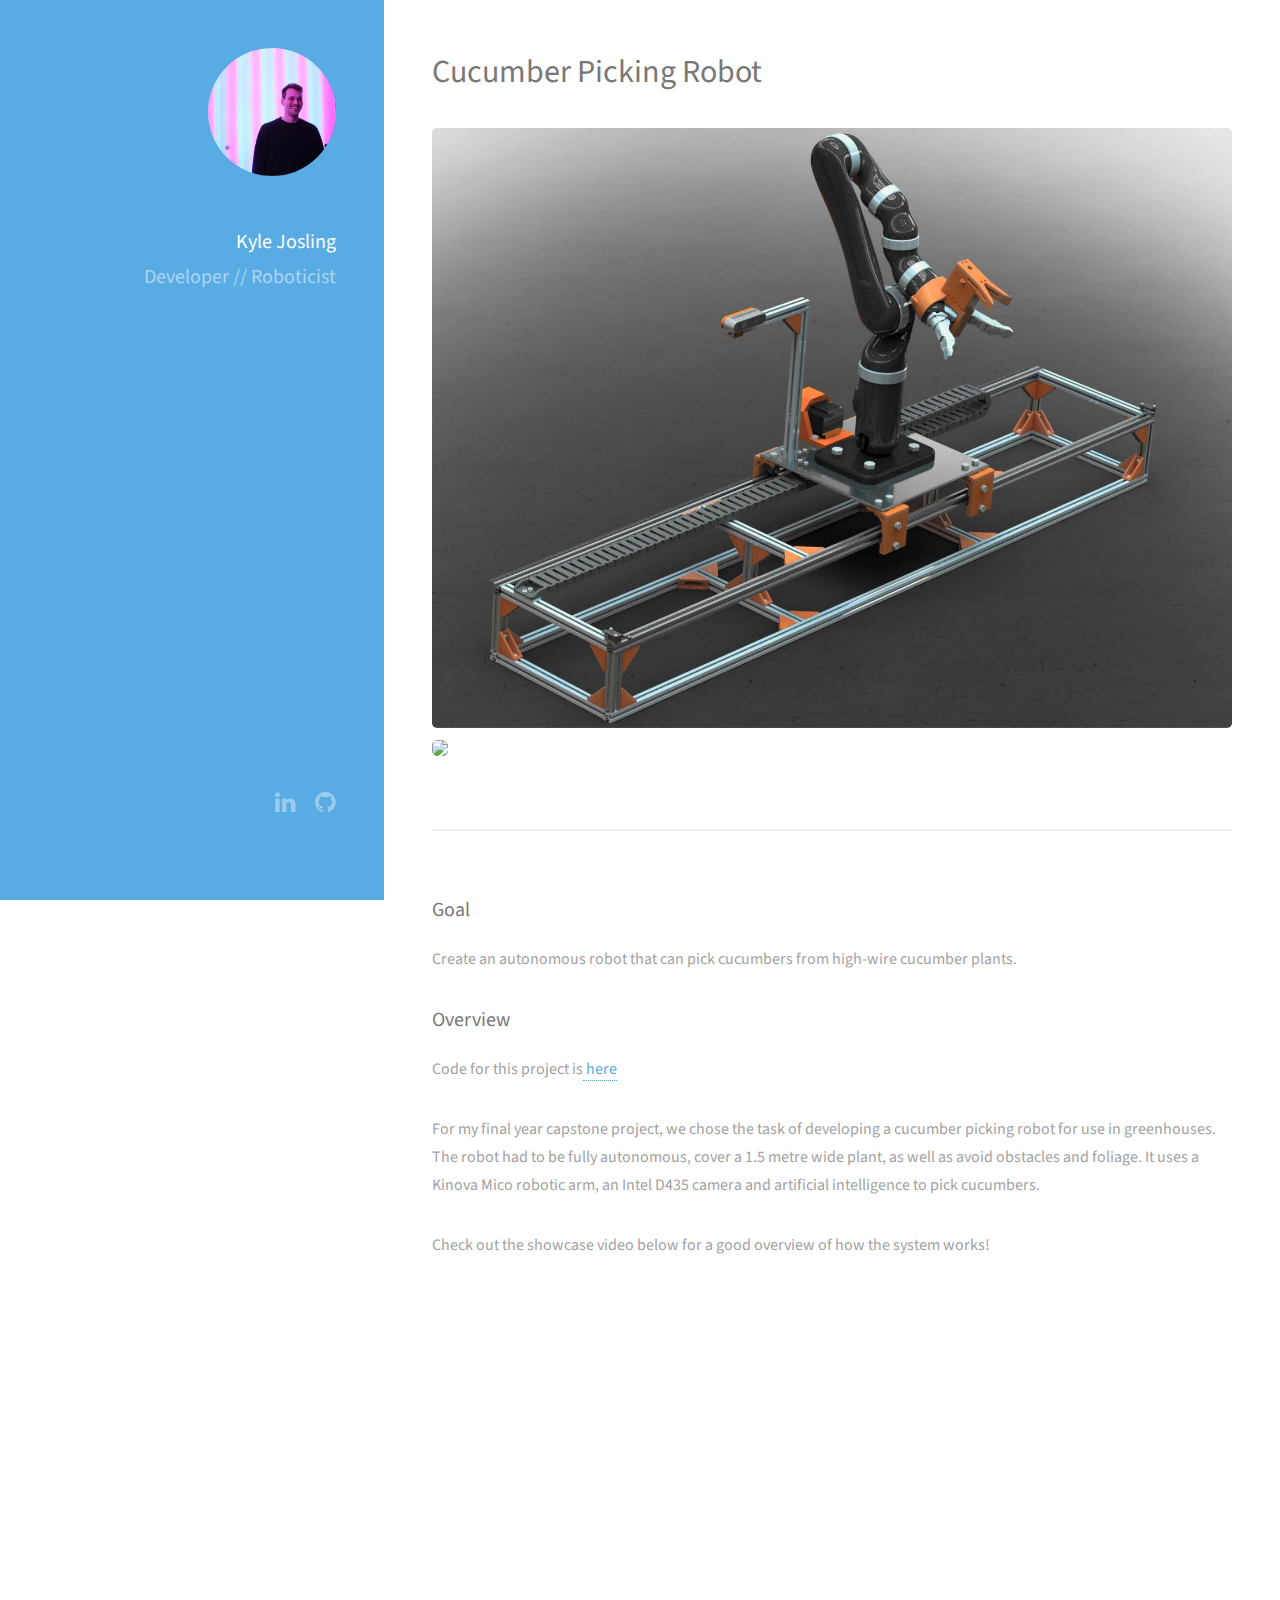
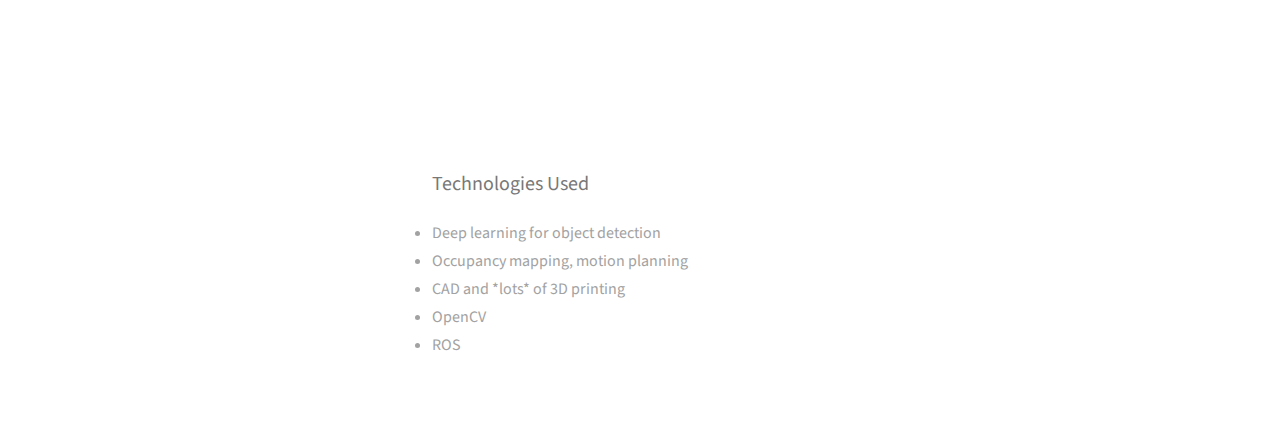
==== cukebot.html @ 092becd3 "Added cukebot" ====
<!DOCTYPE HTML>
<html>

<head>
	<title>Kyle Josling</title>
	<meta charset="utf-8" />
	<meta name="viewport" content="width=device-width, initial-scale=1" />
	<!--[if lte IE 8]><script src="assets/js/ie/html5shiv.js"></script><![endif]-->
	<link rel="stylesheet" href="assets/css/main.css" />
	<!--[if lte IE 8]><link rel="stylesheet" href="assets/css/ie8.css" /><![endif]-->
	<link rel="icon" href="favicon.ico?" type="x-icon">
</head>

<body id="top">
	<header id="header">
		<a href="index.html" class="image avatar"><img src="images/IMG_0350.jpg" alt="" /></a>
		<p>
		<h1>
		<strong>
			Kyle Josling
		</strong>
	</h1>
	<h1>
			Developer  //
			    Roboticist
				<br>
		</h1>
	</p>
	</header>

	<div id="main">

		<section id="one">
			<header class="major">
				<h2> Cucumber Picking Robot</h2>
			</header>
			<img src="images/robot-render.jpg" class="projectOverlayImage">
			<img src="images/picking.gif" class="projectOverlayImage">

		</section>

		<section id="two">

			<h3> Goal </h3>
			<p> Create an autonomous robot that can pick cucumbers from high-wire cucumber plants. </p>

			<h3> Overview </h3>
			<p> Code for this project is<a href="https://github.com/KyleJosling/CukeVision"> here</a></p>
			<p> For my final year capstone project, we chose the task of developing a cucumber picking robot for use in greenhouses. The robot had to be fully autonomous, cover a 1.5 metre wide plant, as well as avoid obstacles and foliage. It uses a Kinova Mico robotic arm, an Intel D435 camera and artificial intelligence to pick cucumbers.</p>
            <p> Check out the showcase video below for a good overview of how the system works!</p>
			
            <div class="iframe-container">
            <iframe width="560" height="315" src="https://www.youtube.com/embed/_xKfU-xuhfo" frameborder="0" allow="accelerometer; autoplay; encrypted-media; gyroscope; picture-in-picture" allowfullscreen></iframe>
            </div>
            <br>
			<h3> Technologies Used </h3>
			<li>Deep learning for object detection</li>
			<li>Occupancy mapping, motion planning</li>
			<li>CAD and *lots* of 3D printing</li>
			<li>OpenCV</li>
			<li>ROS</li>
			<br>


		</section>
</div>
		<!-- Footer -->
		<footer id="footer">
			<ul class="icons">
				<li><a href="https://www.linkedin.com/in/kylejosling/" class="icon fa-linkedin" target="_blank"><span class="label">Linkedin</span></a></li>
				<li><a href="https://github.com/KyleJosling" class="icon fa-github" target="_blank"><span class="label">Github</span></a></li>
			</ul>
		</footer>



		<!-- Scripts -->
		<script src="assets/js/jquery.min.js"></script>
		<script src="assets/js/jquery.poptrox.min.js"></script>
		<script src="assets/js/skel.min.js"></script>
		<script src="assets/js/util.js"></script>
		<!--[if lte IE 8]><script src="assets/js/ie/respond.min.js"></script><![endif]-->
		<script src="assets/js/main.js"></script>

</body>

</html>
---- assets/css/main.css ----
@import url("font-awesome.min.css");
@import url("http://fonts.googleapis.com/css?family=Source+Sans+Pro:400,400italic");


/*Some more stuff*/

.projectPageImage{

	/*max-height:400px;*/
	width:30%;
	border-radius:5px;
	image-orientation: from-image;

}
.projectOverlayImage{

	width:100%;
	border-radius:5px;
}
.anotherPageImage{
	height:400px;
	border-radius:5px;
}
.rotateImg {
    -webkit-transform: rotate(90deg);
    -moz-transform: rotate(90deg);
    -o-transform: rotate(90deg);
    -ms-transform: rotate(90deg);
    transform: rotate(90deg);
}
.projectImg {
	height:200px;
	width:auto;
  justify-content: center;
  overflow: hidden;
  position: relative;
	border-radius:10px;
}

.img__overlay {
	display:inline-block;
	border-radius:10px;
	position: relative;
	width: auto;
	height: 200px;
	overflow:hidden;
	justify-content: center;
}
.img__overlay:hover .after {
	position: absolute;
	top:0;
	left:0;
	width: 100%;
	height: 100%;
	color: #FFF;
	display:inline-block;
	transition: background-color 0.25s;
	background-color:rgba(92,197,239,0.4);

}

.img__overlay .after .content{
	position:relative;
	top:85px;
}

.iframe-container{
  position: relative;
  width: 100%;
  padding-bottom: 56.25%; 
  height: 0;
}
.iframe-container iframe{
  position: absolute;
  top:0;
  left: 0;
  width: 100%;
  height: 100%;
}

	html, body, div, span, applet, object, iframe, h1, h2, h3, h4, h5, h6, p, blockquote, pre, a, abbr, acronym, address, big, cite, code, del, dfn, em, img, ins, kbd, q, s, samp, small, strike, strong, sub, sup, tt, var, b, u, i, center, dl, dt, dd, ol, ul, li, fieldset, form, label, legend, table, caption, tbody, tfoot, thead, tr, th, td, article, aside, canvas, details, embed, figure, figcaption, footer, header, hgroup, menu, nav, output, ruby, section, summary, time, mark, audio, video {
		margin: 0;
		padding: 0;
		border: 0;
		font-size: 100%;
		font: inherit;
		vertical-align: baseline;
	}

	article, aside, details, figcaption, figure, footer, header, hgroup, menu, nav, section {
		display: block;
	}

	body {
		line-height: 1;
	}

	ol, ul {
		list-style: none;
	}

	blockquote, q {
		quotes: none;
	}

	blockquote:before, blockquote:after, q:before, q:after {
		content: '';
		content: none;
	}

	table {
		border-collapse: collapse;
		border-spacing: 0;
	}

	body {
		-webkit-text-size-adjust: none;
	}

/* Box Model */

	*, *:before, *:after {
		-moz-box-sizing: border-box;
		-webkit-box-sizing: border-box;
		box-sizing: border-box;
	}

/* Containers */

	.container {
		margin-left: auto;
		margin-right: auto;
	}

	.container.\31 25\25 {
		width: 100%;
		max-width: 1200px;
		min-width: 960px;
	}

	.container.\37 5\25 {
		width: 720px;
	}

	.container.\35 0\25 {
		width: 480px;
	}

	.container.\32 5\25 {
		width: 240px;
	}

	.container {
		width: 960px;
	}

	@media screen and (max-width: 1800px) {

		.container.\31 25\25 {
			width: 100%;
			max-width: 1200px;
			min-width: 960px;
		}

		.container.\37 5\25 {
			width: 720px;
		}

		.container.\35 0\25 {
			width: 480px;
		}

		.container.\32 5\25 {
			width: 240px;
		}

		.container {
			width: 960px;
		}

	}

	@media screen and (max-width: 1280px) {

		.container.\31 25\25 {
			width: 100%;
			max-width: 1200px;
			min-width: 960px;
		}

		.container.\37 5\25 {
			width: 720px;
		}

		.container.\35 0\25 {
			width: 480px;
		}

		.container.\32 5\25 {
			width: 240px;
		}

		.container {
			width: 960px;
		}

	}

	@media screen and (max-width: 980px) {

		.container.\31 25\25 {
			width: 100%;
			max-width: 1200px;
			min-width: 960px;
		}

		.container.\37 5\25 {
			width: 720px;
		}

		.container.\35 0\25 {
			width: 480px;
		}

		.container.\32 5\25 {
			width: 240px;
		}

		.container {
			width: 960px;
		}

	}

	@media screen and (max-width: 736px) {

		.container.\31 25\25 {
			width: 100%;
			max-width: 1200px;
			min-width: 960px;
		}

		.container.\37 5\25 {
			width: 720px;
		}

		.container.\35 0\25 {
			width: 480px;
		}

		.container.\32 5\25 {
			width: 240px;
		}

		.container {
			width: 960px;
		}

	}

	@media screen and (max-width: 480px) {

		.container.\31 25\25 {
			width: 100%;
			max-width: 1200px;
			min-width: 960px;
		}

		.container.\37 5\25 {
			width: 720px;
		}

		.container.\35 0\25 {
			width: 480px;
		}

		.container.\32 5\25 {
			width: 240px;
		}

		.container {
			width: 960px;
		}

	}

/* Grid */

	.row {
		border-bottom: solid 1px transparent;
		-moz-box-sizing: border-box;
		-webkit-box-sizing: border-box;
		box-sizing: border-box;
	}

	.row > * {
		float: left;
		-moz-box-sizing: border-box;
		-webkit-box-sizing: border-box;
		box-sizing: border-box;
	}

	.row:after, .row:before {
		content: '';
		display: block;
		clear: both;
		height: 0;
	}

	.row.uniform > * > :first-child {
		margin-top: 0;
	}

	.row.uniform > * > :last-child {
		margin-bottom: 0;
	}

	.row.\30 \25 > * {
		padding: 0 0 0 0em;
	}

	.row.\30 \25 {
		margin: 0 0 -1px 0em;
	}

	.row.uniform.\30 \25 > * {
		padding: 0em 0 0 0em;
	}

	.row.uniform.\30 \25 {
		margin: 0em 0 -1px 0em;
	}

	.row > * {
		padding: 0 0 0 2.5em;
	}

	.row {
		margin: 0 0 -1px -2.5em;
	}

	.row.uniform > * {
		padding: 2.5em 0 0 2.5em;
	}

	.row.uniform {
		margin: -2.5em 0 -1px -2.5em;
	}

	.row.\32 00\25 > * {
		padding: 0 0 0 5em;
	}

	.row.\32 00\25 {
		margin: 0 0 -1px -5em;
	}

	.row.uniform.\32 00\25 > * {
		padding: 5em 0 0 5em;
	}

	.row.uniform.\32 00\25 {
		margin: -5em 0 -1px -5em;
	}

	.row.\31 50\25 > * {
		padding: 0 0 0 3.75em;
	}

	.row.\31 50\25 {
		margin: 0 0 -1px -3.75em;
	}

	.row.uniform.\31 50\25 > * {
		padding: 3.75em 0 0 3.75em;
	}

	.row.uniform.\31 50\25 {
		margin: -3.75em 0 -1px -3.75em;
	}

	.row.\35 0\25 > * {
		padding: 0 0 0 1.25em;
	}

	.row.\35 0\25 {
		margin: 0 0 -1px -1.25em;
	}

	.row.uniform.\35 0\25 > * {
		padding: 1.25em 0 0 1.25em;
	}

	.row.uniform.\35 0\25 {
		margin: -1.25em 0 -1px -1.25em;
	}

	.row.\32 5\25 > * {
		padding: 0 0 0 0.625em;
	}

	.row.\32 5\25 {
		margin: 0 0 -1px -0.625em;
	}

	.row.uniform.\32 5\25 > * {
		padding: 0.625em 0 0 0.625em;
	}

	.row.uniform.\32 5\25 {
		margin: -0.625em 0 -1px -0.625em;
	}

	.\31 2u, .\31 2u\24 {
		width: 100%;
		clear: none;
		margin-left: 0;
	}

	.\31 1u, .\31 1u\24 {
		width: 91.6666666667%;
		clear: none;
		margin-left: 0;
	}

	.\31 0u, .\31 0u\24 {
		width: 83.3333333333%;
		clear: none;
		margin-left: 0;
	}

	.\39 u, .\39 u\24 {
		width: 75%;
		clear: none;
		margin-left: 0;
	}

	.\38 u, .\38 u\24 {
		width: 66.6666666667%;
		clear: none;
		margin-left: 0;
	}

	.\37 u, .\37 u\24 {
		width: 58.3333333333%;
		clear: none;
		margin-left: 0;
	}

	.\36 u, .\36 u\24 {
		width: 50%;
		clear: none;
		margin-left: 0;
	}

	.\35 u, .\35 u\24 {
		width: 41.6666666667%;
		clear: none;
		margin-left: 0;
	}

	.\34 u, .\34 u\24 {
		width: 33.3333333333%;
		clear: none;
		margin-left: 0;
	}

	.\33 u, .\33 u\24 {
		width: 25%;
		clear: none;
		margin-left: 0;
	}

	.\32 u, .\32 u\24 {
		width: 16.6666666667%;
		clear: none;
		margin-left: 0;
	}

	.\31 u, .\31 u\24 {
		width: 8.3333333333%;
		clear: none;
		margin-left: 0;
	}

	.\31 2u\24 + *,
	.\31 1u\24 + *,
	.\31 0u\24 + *,
	.\39 u\24 + *,
	.\38 u\24 + *,
	.\37 u\24 + *,
	.\36 u\24 + *,
	.\35 u\24 + *,
	.\34 u\24 + *,
	.\33 u\24 + *,
	.\32 u\24 + *,
	.\31 u\24 + * {
		clear: left;
	}

	.\-11u {
		margin-left: 91.66667%;
	}

	.\-10u {
		margin-left: 83.33333%;
	}

	.\-9u {
		margin-left: 75%;
	}

	.\-8u {
		margin-left: 66.66667%;
	}

	.\-7u {
		margin-left: 58.33333%;
	}

	.\-6u {
		margin-left: 50%;
	}

	.\-5u {
		margin-left: 41.66667%;
	}

	.\-4u {
		margin-left: 33.33333%;
	}

	.\-3u {
		margin-left: 25%;
	}

	.\-2u {
		margin-left: 16.66667%;
	}

	.\-1u {
		margin-left: 8.33333%;
	}

	@media screen and (max-width: 1800px) {

		.row > * {
			padding: 0 0 0 2.5em;
		}

		.row {
			margin: 0 0 -1px -2.5em;
		}

		.row.uniform > * {
			padding: 2.5em 0 0 2.5em;
		}

		.row.uniform {
			margin: -2.5em 0 -1px -2.5em;
		}

		.row.\32 00\25 > * {
			padding: 0 0 0 5em;
		}

		.row.\32 00\25 {
			margin: 0 0 -1px -5em;
		}

		.row.uniform.\32 00\25 > * {
			padding: 5em 0 0 5em;
		}

		.row.uniform.\32 00\25 {
			margin: -5em 0 -1px -5em;
		}

		.row.\31 50\25 > * {
			padding: 0 0 0 3.75em;
		}

		.row.\31 50\25 {
			margin: 0 0 -1px -3.75em;
		}

		.row.uniform.\31 50\25 > * {
			padding: 3.75em 0 0 3.75em;
		}

		.row.uniform.\31 50\25 {
			margin: -3.75em 0 -1px -3.75em;
		}

		.row.\35 0\25 > * {
			padding: 0 0 0 1.25em;
		}

		.row.\35 0\25 {
			margin: 0 0 -1px -1.25em;
		}

		.row.uniform.\35 0\25 > * {
			padding: 1.25em 0 0 1.25em;
		}

		.row.uniform.\35 0\25 {
			margin: -1.25em 0 -1px -1.25em;
		}

		.row.\32 5\25 > * {
			padding: 0 0 0 0.625em;
		}

		.row.\32 5\25 {
			margin: 0 0 -1px -0.625em;
		}

		.row.uniform.\32 5\25 > * {
			padding: 0.625em 0 0 0.625em;
		}

		.row.uniform.\32 5\25 {
			margin: -0.625em 0 -1px -0.625em;
		}

		.\31 2u\28xlarge\29, .\31 2u\24\28xlarge\29 {
			width: 100%;
			clear: none;
			margin-left: 0;
		}

		.\31 1u\28xlarge\29, .\31 1u\24\28xlarge\29 {
			width: 91.6666666667%;
			clear: none;
			margin-left: 0;
		}

		.\31 0u\28xlarge\29, .\31 0u\24\28xlarge\29 {
			width: 83.3333333333%;
			clear: none;
			margin-left: 0;
		}

		.\39 u\28xlarge\29, .\39 u\24\28xlarge\29 {
			width: 75%;
			clear: none;
			margin-left: 0;
		}

		.\38 u\28xlarge\29, .\38 u\24\28xlarge\29 {
			width: 66.6666666667%;
			clear: none;
			margin-left: 0;
		}

		.\37 u\28xlarge\29, .\37 u\24\28xlarge\29 {
			width: 58.3333333333%;
			clear: none;
			margin-left: 0;
		}

		.\36 u\28xlarge\29, .\36 u\24\28xlarge\29 {
			width: 50%;
			clear: none;
			margin-left: 0;
		}

		.\35 u\28xlarge\29, .\35 u\24\28xlarge\29 {
			width: 41.6666666667%;
			clear: none;
			margin-left: 0;
		}

		.\34 u\28xlarge\29, .\34 u\24\28xlarge\29 {
			width: 33.3333333333%;
			clear: none;
			margin-left: 0;
		}

		.\33 u\28xlarge\29, .\33 u\24\28xlarge\29 {
			width: 25%;
			clear: none;
			margin-left: 0;
		}

		.\32 u\28xlarge\29, .\32 u\24\28xlarge\29 {
			width: 16.6666666667%;
			clear: none;
			margin-left: 0;
		}

		.\31 u\28xlarge\29, .\31 u\24\28xlarge\29 {
			width: 8.3333333333%;
			clear: none;
			margin-left: 0;
		}

		.\31 2u\24\28xlarge\29 + *,
		.\31 1u\24\28xlarge\29 + *,
		.\31 0u\24\28xlarge\29 + *,
		.\39 u\24\28xlarge\29 + *,
		.\38 u\24\28xlarge\29 + *,
		.\37 u\24\28xlarge\29 + *,
		.\36 u\24\28xlarge\29 + *,
		.\35 u\24\28xlarge\29 + *,
		.\34 u\24\28xlarge\29 + *,
		.\33 u\24\28xlarge\29 + *,
		.\32 u\24\28xlarge\29 + *,
		.\31 u\24\28xlarge\29 + * {
			clear: left;
		}

		.\-11u\28xlarge\29 {
			margin-left: 91.66667%;
		}

		.\-10u\28xlarge\29 {
			margin-left: 83.33333%;
		}

		.\-9u\28xlarge\29 {
			margin-left: 75%;
		}

		.\-8u\28xlarge\29 {
			margin-left: 66.66667%;
		}

		.\-7u\28xlarge\29 {
			margin-left: 58.33333%;
		}

		.\-6u\28xlarge\29 {
			margin-left: 50%;
		}

		.\-5u\28xlarge\29 {
			margin-left: 41.66667%;
		}

		.\-4u\28xlarge\29 {
			margin-left: 33.33333%;
		}

		.\-3u\28xlarge\29 {
			margin-left: 25%;
		}

		.\-2u\28xlarge\29 {
			margin-left: 16.66667%;
		}

		.\-1u\28xlarge\29 {
			margin-left: 8.33333%;
		}

	}

	@media screen and (max-width: 1280px) {

		.row > * {
			padding: 0 0 0 2em;
		}

		.row {
			margin: 0 0 -1px -2em;
		}

		.row.uniform > * {
			padding: 2em 0 0 2em;
		}

		.row.uniform {
			margin: -2em 0 -1px -2em;
		}

		.row.\32 00\25 > * {
			padding: 0 0 0 4em;
		}

		.row.\32 00\25 {
			margin: 0 0 -1px -4em;
		}

		.row.uniform.\32 00\25 > * {
			padding: 4em 0 0 4em;
		}

		.row.uniform.\32 00\25 {
			margin: -4em 0 -1px -4em;
		}

		.row.\31 50\25 > * {
			padding: 0 0 0 3em;
		}

		.row.\31 50\25 {
			margin: 0 0 -1px -3em;
		}

		.row.uniform.\31 50\25 > * {
			padding: 3em 0 0 3em;
		}

		.row.uniform.\31 50\25 {
			margin: -3em 0 -1px -3em;
		}

		.row.\35 0\25 > * {
			padding: 0 0 0 1em;
		}

		.row.\35 0\25 {
			margin: 0 0 -1px -1em;
		}

		.row.uniform.\35 0\25 > * {
			padding: 1em 0 0 1em;
		}

		.row.uniform.\35 0\25 {
			margin: -1em 0 -1px -1em;
		}

		.row.\32 5\25 > * {
			padding: 0 0 0 0.5em;
		}

		.row.\32 5\25 {
			margin: 0 0 -1px -0.5em;
		}

		.row.uniform.\32 5\25 > * {
			padding: 0.5em 0 0 0.5em;
		}

		.row.uniform.\32 5\25 {
			margin: -0.5em 0 -1px -0.5em;
		}

		.\31 2u\28large\29, .\31 2u\24\28large\29 {
			width: 100%;
			clear: none;
			margin-left: 0;
		}

		.\31 1u\28large\29, .\31 1u\24\28large\29 {
			width: 91.6666666667%;
			clear: none;
			margin-left: 0;
		}

		.\31 0u\28large\29, .\31 0u\24\28large\29 {
			width: 83.3333333333%;
			clear: none;
			margin-left: 0;
		}

		.\39 u\28large\29, .\39 u\24\28large\29 {
			width: 75%;
			clear: none;
			margin-left: 0;
		}

		.\38 u\28large\29, .\38 u\24\28large\29 {
			width: 66.6666666667%;
			clear: none;
			margin-left: 0;
		}

		.\37 u\28large\29, .\37 u\24\28large\29 {
			width: 58.3333333333%;
			clear: none;
			margin-left: 0;
		}

		.\36 u\28large\29, .\36 u\24\28large\29 {
			width: 50%;
			clear: none;
			margin-left: 0;
		}

		.\35 u\28large\29, .\35 u\24\28large\29 {
			width: 41.6666666667%;
			clear: none;
			margin-left: 0;
		}

		.\34 u\28large\29, .\34 u\24\28large\29 {
			width: 33.3333333333%;
			clear: none;
			margin-left: 0;
		}

		.\33 u\28large\29, .\33 u\24\28large\29 {
			width: 25%;
			clear: none;
			margin-left: 0;
		}

		.\32 u\28large\29, .\32 u\24\28large\29 {
			width: 16.6666666667%;
			clear: none;
			margin-left: 0;
		}

		.\31 u\28large\29, .\31 u\24\28large\29 {
			width: 8.3333333333%;
			clear: none;
			margin-left: 0;
		}

		.\31 2u\24\28large\29 + *,
		.\31 1u\24\28large\29 + *,
		.\31 0u\24\28large\29 + *,
		.\39 u\24\28large\29 + *,
		.\38 u\24\28large\29 + *,
		.\37 u\24\28large\29 + *,
		.\36 u\24\28large\29 + *,
		.\35 u\24\28large\29 + *,
		.\34 u\24\28large\29 + *,
		.\33 u\24\28large\29 + *,
		.\32 u\24\28large\29 + *,
		.\31 u\24\28large\29 + * {
			clear: left;
		}

		.\-11u\28large\29 {
			margin-left: 91.66667%;
		}

		.\-10u\28large\29 {
			margin-left: 83.33333%;
		}

		.\-9u\28large\29 {
			margin-left: 75%;
		}

		.\-8u\28large\29 {
			margin-left: 66.66667%;
		}

		.\-7u\28large\29 {
			margin-left: 58.33333%;
		}

		.\-6u\28large\29 {
			margin-left: 50%;
		}

		.\-5u\28large\29 {
			margin-left: 41.66667%;
		}

		.\-4u\28large\29 {
			margin-left: 33.33333%;
		}

		.\-3u\28large\29 {
			margin-left: 25%;
		}

		.\-2u\28large\29 {
			margin-left: 16.66667%;
		}

		.\-1u\28large\29 {
			margin-left: 8.33333%;
		}

	}

	@media screen and (max-width: 980px) {

		.row > * {
			padding: 0 0 0 2em;
		}

		.row {
			margin: 0 0 -1px -2em;
		}

		.row.uniform > * {
			padding: 2em 0 0 2em;
		}

		.row.uniform {
			margin: -2em 0 -1px -2em;
		}

		.row.\32 00\25 > * {
			padding: 0 0 0 4em;
		}

		.row.\32 00\25 {
			margin: 0 0 -1px -4em;
		}

		.row.uniform.\32 00\25 > * {
			padding: 4em 0 0 4em;
		}

		.row.uniform.\32 00\25 {
			margin: -4em 0 -1px -4em;
		}

		.row.\31 50\25 > * {
			padding: 0 0 0 3em;
		}

		.row.\31 50\25 {
			margin: 0 0 -1px -3em;
		}

		.row.uniform.\31 50\25 > * {
			padding: 3em 0 0 3em;
		}

		.row.uniform.\31 50\25 {
			margin: -3em 0 -1px -3em;
		}

		.row.\35 0\25 > * {
			padding: 0 0 0 1em;
		}

		.row.\35 0\25 {
			margin: 0 0 -1px -1em;
		}

		.row.uniform.\35 0\25 > * {
			padding: 1em 0 0 1em;
		}

		.row.uniform.\35 0\25 {
			margin: -1em 0 -1px -1em;
		}

		.row.\32 5\25 > * {
			padding: 0 0 0 0.5em;
		}

		.row.\32 5\25 {
			margin: 0 0 -1px -0.5em;
		}

		.row.uniform.\32 5\25 > * {
			padding: 0.5em 0 0 0.5em;
		}

		.row.uniform.\32 5\25 {
			margin: -0.5em 0 -1px -0.5em;
		}

		.\31 2u\28medium\29, .\31 2u\24\28medium\29 {
			width: 100%;
			clear: none;
			margin-left: 0;
		}

		.\31 1u\28medium\29, .\31 1u\24\28medium\29 {
			width: 91.6666666667%;
			clear: none;
			margin-left: 0;
		}

		.\31 0u\28medium\29, .\31 0u\24\28medium\29 {
			width: 83.3333333333%;
			clear: none;
			margin-left: 0;
		}

		.\39 u\28medium\29, .\39 u\24\28medium\29 {
			width: 75%;
			clear: none;
			margin-left: 0;
		}

		.\38 u\28medium\29, .\38 u\24\28medium\29 {
			width: 66.6666666667%;
			clear: none;
			margin-left: 0;
		}

		.\37 u\28medium\29, .\37 u\24\28medium\29 {
			width: 58.3333333333%;
			clear: none;
			margin-left: 0;
		}

		.\36 u\28medium\29, .\36 u\24\28medium\29 {
			width: 50%;
			clear: none;
			margin-left: 0;
		}

		.\35 u\28medium\29, .\35 u\24\28medium\29 {
			width: 41.6666666667%;
			clear: none;
			margin-left: 0;
		}

		.\34 u\28medium\29, .\34 u\24\28medium\29 {
			width: 33.3333333333%;
			clear: none;
			margin-left: 0;
		}

		.\33 u\28medium\29, .\33 u\24\28medium\29 {
			width: 25%;
			clear: none;
			margin-left: 0;
		}

		.\32 u\28medium\29, .\32 u\24\28medium\29 {
			width: 16.6666666667%;
			clear: none;
			margin-left: 0;
		}

		.\31 u\28medium\29, .\31 u\24\28medium\29 {
			width: 8.3333333333%;
			clear: none;
			margin-left: 0;
		}

		.\31 2u\24\28medium\29 + *,
		.\31 1u\24\28medium\29 + *,
		.\31 0u\24\28medium\29 + *,
		.\39 u\24\28medium\29 + *,
		.\38 u\24\28medium\29 + *,
		.\37 u\24\28medium\29 + *,
		.\36 u\24\28medium\29 + *,
		.\35 u\24\28medium\29 + *,
		.\34 u\24\28medium\29 + *,
		.\33 u\24\28medium\29 + *,
		.\32 u\24\28medium\29 + *,
		.\31 u\24\28medium\29 + * {
			clear: left;
		}

		.\-11u\28medium\29 {
			margin-left: 91.66667%;
		}

		.\-10u\28medium\29 {
			margin-left: 83.33333%;
		}

		.\-9u\28medium\29 {
			margin-left: 75%;
		}

		.\-8u\28medium\29 {
			margin-left: 66.66667%;
		}

		.\-7u\28medium\29 {
			margin-left: 58.33333%;
		}

		.\-6u\28medium\29 {
			margin-left: 50%;
		}

		.\-5u\28medium\29 {
			margin-left: 41.66667%;
		}

		.\-4u\28medium\29 {
			margin-left: 33.33333%;
		}

		.\-3u\28medium\29 {
			margin-left: 25%;
		}

		.\-2u\28medium\29 {
			margin-left: 16.66667%;
		}

		.\-1u\28medium\29 {
			margin-left: 8.33333%;
		}

	}

	@media screen and (max-width: 736px) {

		.row > * {
			padding: 0 0 0 1.5em;
		}

		.row {
			margin: 0 0 -1px -1.5em;
		}

		.row.uniform > * {
			padding: 1.5em 0 0 1.5em;
		}

		.row.uniform {
			margin: -1.5em 0 -1px -1.5em;
		}

		.row.\32 00\25 > * {
			padding: 0 0 0 3em;
		}

		.row.\32 00\25 {
			margin: 0 0 -1px -3em;
		}

		.row.uniform.\32 00\25 > * {
			padding: 3em 0 0 3em;
		}

		.row.uniform.\32 00\25 {
			margin: -3em 0 -1px -3em;
		}

		.row.\31 50\25 > * {
			padding: 0 0 0 2.25em;
		}

		.row.\31 50\25 {
			margin: 0 0 -1px -2.25em;
		}

		.row.uniform.\31 50\25 > * {
			padding: 2.25em 0 0 2.25em;
		}

		.row.uniform.\31 50\25 {
			margin: -2.25em 0 -1px -2.25em;
		}

		.row.\35 0\25 > * {
			padding: 0 0 0 0.75em;
		}

		.row.\35 0\25 {
			margin: 0 0 -1px -0.75em;
		}

		.row.uniform.\35 0\25 > * {
			padding: 0.75em 0 0 0.75em;
		}

		.row.uniform.\35 0\25 {
			margin: -0.75em 0 -1px -0.75em;
		}

		.row.\32 5\25 > * {
			padding: 0 0 0 0.375em;
		}

		.row.\32 5\25 {
			margin: 0 0 -1px -0.375em;
		}

		.row.uniform.\32 5\25 > * {
			padding: 0.375em 0 0 0.375em;
		}

		.row.uniform.\32 5\25 {
			margin: -0.375em 0 -1px -0.375em;
		}

		.\31 2u\28small\29, .\31 2u\24\28small\29 {
			width: 100%;
			clear: none;
			margin-left: 0;
		}

		.\31 1u\28small\29, .\31 1u\24\28small\29 {
			width: 91.6666666667%;
			clear: none;
			margin-left: 0;
		}

		.\31 0u\28small\29, .\31 0u\24\28small\29 {
			width: 83.3333333333%;
			clear: none;
			margin-left: 0;
		}

		.\39 u\28small\29, .\39 u\24\28small\29 {
			width: 75%;
			clear: none;
			margin-left: 0;
		}

		.\38 u\28small\29, .\38 u\24\28small\29 {
			width: 66.6666666667%;
			clear: none;
			margin-left: 0;
		}

		.\37 u\28small\29, .\37 u\24\28small\29 {
			width: 58.3333333333%;
			clear: none;
			margin-left: 0;
		}

		.\36 u\28small\29, .\36 u\24\28small\29 {
			width: 50%;
			clear: none;
			margin-left: 0;
		}

		.\35 u\28small\29, .\35 u\24\28small\29 {
			width: 41.6666666667%;
			clear: none;
			margin-left: 0;
		}

		.\34 u\28small\29, .\34 u\24\28small\29 {
			width: 33.3333333333%;
			clear: none;
			margin-left: 0;
		}

		.\33 u\28small\29, .\33 u\24\28small\29 {
			width: 25%;
			clear: none;
			margin-left: 0;
		}

		.\32 u\28small\29, .\32 u\24\28small\29 {
			width: 16.6666666667%;
			clear: none;
			margin-left: 0;
		}

		.\31 u\28small\29, .\31 u\24\28small\29 {
			width: 8.3333333333%;
			clear: none;
			margin-left: 0;
		}

		.\31 2u\24\28small\29 + *,
		.\31 1u\24\28small\29 + *,
		.\31 0u\24\28small\29 + *,
		.\39 u\24\28small\29 + *,
		.\38 u\24\28small\29 + *,
		.\37 u\24\28small\29 + *,
		.\36 u\24\28small\29 + *,
		.\35 u\24\28small\29 + *,
		.\34 u\24\28small\29 + *,
		.\33 u\24\28small\29 + *,
		.\32 u\24\28small\29 + *,
		.\31 u\24\28small\29 + * {
			clear: left;
		}

		.\-11u\28small\29 {
			margin-left: 91.66667%;
		}

		.\-10u\28small\29 {
			margin-left: 83.33333%;
		}

		.\-9u\28small\29 {
			margin-left: 75%;
		}

		.\-8u\28small\29 {
			margin-left: 66.66667%;
		}

		.\-7u\28small\29 {
			margin-left: 58.33333%;
		}

		.\-6u\28small\29 {
			margin-left: 50%;
		}

		.\-5u\28small\29 {
			margin-left: 41.66667%;
		}

		.\-4u\28small\29 {
			margin-left: 33.33333%;
		}

		.\-3u\28small\29 {
			margin-left: 25%;
		}

		.\-2u\28small\29 {
			margin-left: 16.66667%;
		}

		.\-1u\28small\29 {
			margin-left: 8.33333%;
		}

	}

	@media screen and (max-width: 480px) {

		.row > * {
			padding: 0 0 0 1.5em;
		}

		.row {
			margin: 0 0 -1px -1.5em;
		}

		.row.uniform > * {
			padding: 1.5em 0 0 1.5em;
		}

		.row.uniform {
			margin: -1.5em 0 -1px -1.5em;
		}

		.row.\32 00\25 > * {
			padding: 0 0 0 3em;
		}

		.row.\32 00\25 {
			margin: 0 0 -1px -3em;
		}

		.row.uniform.\32 00\25 > * {
			padding: 3em 0 0 3em;
		}

		.row.uniform.\32 00\25 {
			margin: -3em 0 -1px -3em;
		}

		.row.\31 50\25 > * {
			padding: 0 0 0 2.25em;
		}

		.row.\31 50\25 {
			margin: 0 0 -1px -2.25em;
		}

		.row.uniform.\31 50\25 > * {
			padding: 2.25em 0 0 2.25em;
		}

		.row.uniform.\31 50\25 {
			margin: -2.25em 0 -1px -2.25em;
		}

		.row.\35 0\25 > * {
			padding: 0 0 0 0.75em;
		}

		.row.\35 0\25 {
			margin: 0 0 -1px -0.75em;
		}

		.row.uniform.\35 0\25 > * {
			padding: 0.75em 0 0 0.75em;
		}

		.row.uniform.\35 0\25 {
			margin: -0.75em 0 -1px -0.75em;
		}

		.row.\32 5\25 > * {
			padding: 0 0 0 0.375em;
		}

		.row.\32 5\25 {
			margin: 0 0 -1px -0.375em;
		}

		.row.uniform.\32 5\25 > * {
			padding: 0.375em 0 0 0.375em;
		}

		.row.uniform.\32 5\25 {
			margin: -0.375em 0 -1px -0.375em;
		}

		.\31 2u\28xsmall\29, .\31 2u\24\28xsmall\29 {
			width: 100%;
			clear: none;
			margin-left: 0;
		}

		.\31 1u\28xsmall\29, .\31 1u\24\28xsmall\29 {
			width: 91.6666666667%;
			clear: none;
			margin-left: 0;
		}

		.\31 0u\28xsmall\29, .\31 0u\24\28xsmall\29 {
			width: 83.3333333333%;
			clear: none;
			margin-left: 0;
		}

		.\39 u\28xsmall\29, .\39 u\24\28xsmall\29 {
			width: 75%;
			clear: none;
			margin-left: 0;
		}

		.\38 u\28xsmall\29, .\38 u\24\28xsmall\29 {
			width: 66.6666666667%;
			clear: none;
			margin-left: 0;
		}

		.\37 u\28xsmall\29, .\37 u\24\28xsmall\29 {
			width: 58.3333333333%;
			clear: none;
			margin-left: 0;
		}

		.\36 u\28xsmall\29, .\36 u\24\28xsmall\29 {
			width: 50%;
			clear: none;
			margin-left: 0;
		}

		.\35 u\28xsmall\29, .\35 u\24\28xsmall\29 {
			width: 41.6666666667%;
			clear: none;
			margin-left: 0;
		}

		.\34 u\28xsmall\29, .\34 u\24\28xsmall\29 {
			width: 33.3333333333%;
			clear: none;
			margin-left: 0;
		}

		.\33 u\28xsmall\29, .\33 u\24\28xsmall\29 {
			width: 25%;
			clear: none;
			margin-left: 0;
		}

		.\32 u\28xsmall\29, .\32 u\24\28xsmall\29 {
			width: 16.6666666667%;
			clear: none;
			margin-left: 0;
		}

		.\31 u\28xsmall\29, .\31 u\24\28xsmall\29 {
			width: 8.3333333333%;
			clear: none;
			margin-left: 0;
		}

		.\31 2u\24\28xsmall\29 + *,
		.\31 1u\24\28xsmall\29 + *,
		.\31 0u\24\28xsmall\29 + *,
		.\39 u\24\28xsmall\29 + *,
		.\38 u\24\28xsmall\29 + *,
		.\37 u\24\28xsmall\29 + *,
		.\36 u\24\28xsmall\29 + *,
		.\35 u\24\28xsmall\29 + *,
		.\34 u\24\28xsmall\29 + *,
		.\33 u\24\28xsmall\29 + *,
		.\32 u\24\28xsmall\29 + *,
		.\31 u\24\28xsmall\29 + * {
			clear: left;
		}

		.\-11u\28xsmall\29 {
			margin-left: 91.66667%;
		}

		.\-10u\28xsmall\29 {
			margin-left: 83.33333%;
		}

		.\-9u\28xsmall\29 {
			margin-left: 75%;
		}

		.\-8u\28xsmall\29 {
			margin-left: 66.66667%;
		}

		.\-7u\28xsmall\29 {
			margin-left: 58.33333%;
		}

		.\-6u\28xsmall\29 {
			margin-left: 50%;
		}

		.\-5u\28xsmall\29 {
			margin-left: 41.66667%;
		}

		.\-4u\28xsmall\29 {
			margin-left: 33.33333%;
		}

		.\-3u\28xsmall\29 {
			margin-left: 25%;
		}

		.\-2u\28xsmall\29 {
			margin-left: 16.66667%;
		}

		.\-1u\28xsmall\29 {
			margin-left: 8.33333%;
		}

	}

/* Basic */

	body {
		background: #fff;
	}

		body.is-loading *, body.is-loading *:before, body.is-loading *:after {
			-moz-animation: none !important;
			-webkit-animation: none !important;
			-ms-animation: none !important;
			animation: none !important;
			-moz-transition: none !important;
			-webkit-transition: none !important;
			-ms-transition: none !important;
			transition: none !important;
		}

	body, input, select, textarea {
		color: #a2a2a2;
		font-family: "Source Sans Pro", Helvetica, sans-serif;
		font-size: 16pt;
		font-weight: 400;
		line-height: 1.75em;
	}

	a {
		-moz-transition: color 0.2s ease-in-out, border-color 0.2s ease-in-out;
		-webkit-transition: color 0.2s ease-in-out, border-color 0.2s ease-in-out;
		-ms-transition: color 0.2s ease-in-out, border-color 0.2s ease-in-out;
		transition: color 0.2s ease-in-out, border-color 0.2s ease-in-out;
		border-bottom: dotted 1px;
		color: #59ABE3;
		text-decoration: none;
	}

		a:hover {
			border-bottom-color: transparent;
			color: #59ABE3 !important;
			text-decoration: none;
		}

	strong, b {
		color: #787878;
		font-weight: 400;
	}

	em, i {
		font-style: italic;
	}

	p {
		margin: 0 0 2em 0;
	}

	h1, h2, h3, h4, h5, h6 {
		color: #787878;
		font-weight: 400;
		line-height: 1em;
		margin: 0 0 1em 0;
	}

		h1 a, h2 a, h3 a, h4 a, h5 a, h6 a {
			color: inherit;
			text-decoration: none;
		}

	h1 {
		font-size: 2em;
		line-height: 1.5em;
	}

	h2 {
		font-size: 1.5em;
		line-height: 1.5em;
	}

	h3 {
		font-size: 1.25em;
		line-height: 1.5em;
	}

	h4 {
		font-size: 1.1em;
		line-height: 1.5em;
	}

	h5 {
		font-size: 0.9em;
		line-height: 1.5em;
	}

	h6 {
		font-size: 0.7em;
		line-height: 1.5em;
	}

	sub {
		font-size: 0.8em;
		position: relative;
		top: 0.5em;
	}

	sup {
		font-size: 0.8em;
		position: relative;
		top: -0.5em;
	}

	hr {
		border: 0;
		border-bottom: solid 2px #efefef;
		margin: 2em 0;
	}

		hr.major {
			margin: 3em 0;
		}

	blockquote {
		border-left: solid 6px #efefef;
		font-style: italic;
		margin: 0 0 2em 0;
		padding: 0.5em 0 0.5em 1.5em;
	}

	code {
		background: #f7f7f7;
		border-radius: 0.35em;
		border: solid 2px #efefef;
		font-family: "Courier New", monospace;
		font-size: 0.9em;
		margin: 0 0.25em;
		padding: 0.25em 0.65em;
	}

	pre {
		-webkit-overflow-scrolling: touch;
		font-family: "Courier New", monospace;
		font-size: 0.9em;
		margin: 0 0 2em 0;
	}

		pre code {
			display: block;
			line-height: 1.75em;
			padding: 1em 1.5em;
			overflow-x: auto;
		}

	.align-left {
		text-align: left;
	}

	.align-center {
		text-align: center;
	}

	.align-right {
		text-align: right;
	}

/* Section/Article */

	section.special, article.special {
		text-align: center;
	}

	header p {
		color: #b2b2b2;
		position: relative;
		margin: 0 0 1.5em 0;
	}

	header h2 + p {
		font-size: 1.25em;
		margin-top: -1em;
		line-height: 1.5em;
	}

	header h3 + p {
		font-size: 1.1em;
		margin-top: -0.8em;
		line-height: 1.5em;
	}

	header h4 + p,
	header h5 + p,
	header h6 + p {
		font-size: 0.9em;
		margin-top: -0.6em;
		line-height: 1.5em;
	}

	header.major h2 {
		font-size: 2em;
	}

/* Form */

	form {
		margin: 0 0 2em 0;
	}

	label {
		color: #787878;
		display: block;
		font-size: 0.9em;
		font-weight: 400;
		margin: 0 0 1em 0;
	}

	input[type="text"],
	input[type="password"],
	input[type="email"],
	select,
	textarea {
		-moz-appearance: none;
		-webkit-appearance: none;
		-ms-appearance: none;
		appearance: none;
		background: #f7f7f7;
		border-radius: 0.35em;
		border: solid 2px transparent;
		color: inherit;
		display: block;
		outline: 0;
		padding: 0 0.75em;
		text-decoration: none;
		width: 100%;
	}

		input[type="text"]:invalid,
		input[type="password"]:invalid,
		input[type="email"]:invalid,
		select:invalid,
		textarea:invalid {
			box-shadow: none;
		}

		input[type="text"]:focus,
		input[type="password"]:focus,
		input[type="email"]:focus,
		select:focus,
		textarea:focus {
			border-color: #59ABE3;
		}

	.select-wrapper {
		text-decoration: none;
		display: block;
		position: relative;
	}

		.select-wrapper:before {
			-moz-osx-font-smoothing: grayscale;
			-webkit-font-smoothing: antialiased;
			font-family: FontAwesome;
			font-style: normal;
			font-weight: normal;
			text-transform: none !important;
		}

		.select-wrapper:before {
			color: #dfdfdf;
			content: '\f078';
			display: block;
			height: 2.75em;
			line-height: 2.75em;
			pointer-events: none;
			position: absolute;
			right: 0;
			text-align: center;
			top: 0;
			width: 2.75em;
		}

		.select-wrapper select::-ms-expand {
			display: none;
		}

	input[type="text"],
	input[type="password"],
	input[type="email"],
	select {
		height: 2.75em;
	}

	textarea {
		padding: 0.75em;
	}

	input[type="checkbox"],
	input[type="radio"] {
		-moz-appearance: none;
		-webkit-appearance: none;
		-ms-appearance: none;
		appearance: none;
		display: block;
		float: left;
		margin-right: -2em;
		opacity: 0;
		width: 1em;
		z-index: -1;
	}

		input[type="checkbox"] + label,
		input[type="radio"] + label {
			text-decoration: none;
			color: #a2a2a2;
			cursor: pointer;
			display: inline-block;
			font-size: 1em;
			font-weight: 400;
			padding-left: 2.4em;
			padding-right: 0.75em;
			position: relative;
		}

			input[type="checkbox"] + label:before,
			input[type="radio"] + label:before {
				-moz-osx-font-smoothing: grayscale;
				-webkit-font-smoothing: antialiased;
				font-family: FontAwesome;
				font-style: normal;
				font-weight: normal;
				text-transform: none !important;
			}

			input[type="checkbox"] + label:before,
			input[type="radio"] + label:before {
				background: #f7f7f7;
				border-radius: 0.35em;
				border: solid 2px transparent;
				content: '';
				display: inline-block;
				height: 1.65em;
				left: 0;
				line-height: 1.58125em;
				position: absolute;
				text-align: center;
				top: 0;
				width: 1.65em;
			}

		input[type="checkbox"]:checked + label:before,
		input[type="radio"]:checked + label:before {
			background: #787878;
			border-color: #787878;
			color: #fff;
			content: '\f00c';
		}

		input[type="checkbox"]:focus + label:before,
		input[type="radio"]:focus + label:before {
			border-color: #59ABE3;
		}

	input[type="checkbox"] + label:before {
		border-radius: 0.35em;
	}

	input[type="radio"] + label:before {
		border-radius: 100%;
	}

	::-webkit-input-placeholder {
		color: #b2b2b2 !important;
		opacity: 1.0;
	}

	:-moz-placeholder {
		color: #b2b2b2 !important;
		opacity: 1.0;
	}

	::-moz-placeholder {
		color: #b2b2b2 !important;
		opacity: 1.0;
	}

	:-ms-input-placeholder {
		color: #b2b2b2 !important;
		opacity: 1.0;
	}

	.formerize-placeholder {
		color: #b2b2b2 !important;
		opacity: 1.0;
	}

/* Box */

	.box {
		border-radius: 0.35em;
		border: solid 2px #efefef;
		margin-bottom: 2em;
		padding: 1.5em;
	}

		.box > :last-child,
		.box > :last-child > :last-child,
		.box > :last-child > :last-child > :last-child {
			margin-bottom: 0;
		}

		.box.alt {
			border: 0;
			border-radius: 0;
			padding: 0;
		}

/* Icon */

	.icon {
		text-decoration: none;
		border-bottom: none;
		position: relative;
	}

		.icon:before {
			-moz-osx-font-smoothing: grayscale;
			-webkit-font-smoothing: antialiased;
			font-family: FontAwesome;
			font-style: normal;
			font-weight: normal;
			text-transform: none !important;
		}

		.icon > .label {
			display: none;
		}

/* Image */

	.image {
		border-radius: 0.35em;
		border: 0;
		display: inline-block;
		position: relative;
	}

		.image:before {
			-moz-transition: opacity 0.2s ease-in-out;
			-webkit-transition: opacity 0.2s ease-in-out;
			-ms-transition: opacity 0.2s ease-in-out;
			transition: opacity 0.2s ease-in-out;
			background: url("images/overlay.png");
			border-radius: 0.35em;
			content: '';
			display: block;
			height: 100%;
			left: 0;
			opacity: 0.5;
			position: absolute;
			top: 0;
			width: 100%;
		}

		.image.thumb {
			text-align: center;
		}

			.image.thumb:after {
				-moz-transition: opacity 0.2s ease-in-out;
				-webkit-transition: opacity 0.2s ease-in-out;
				-ms-transition: opacity 0.2s ease-in-out;
				transition: opacity 0.2s ease-in-out;
				border-radius: 0.35em;
				border: solid 3px rgba(255, 255, 255, 0.5);
				color: #fff;
				content: 'View';
				display: inline-block;
				font-size: 0.8em;
				font-weight: 400;
				left: 50%;
				line-height: 2.25em;
				margin: -1.25em 0 0 -3em;
				opacity: 0;
				padding: 0 1.5em;
				position: absolute;
				text-align: center;
				text-decoration: none;
				top: 50%;
				white-space: nowrap;
			}

			.image.thumb:hover:after {
				opacity: 1.0;
			}

			.image.thumb:hover:before {
				background: url("images/overlay.png"), url("images/overlay.png");
				opacity: 1.0;
			}

		.image img {
			border-radius: 0.35em;
			display: block;
		}

		.image.left {
			float: left;
			margin: 0 1.5em 1em 0;
			top: 0.25em;
		}

		.image.right {
			float: right;
			margin: 0 0 1em 1.5em;
			top: 0.25em;
		}

		.image.left, .image.right {
			max-width: 40%;
		}

			.image.left img, .image.right img {
				width: 100%;
			}

		.image.fit {
			display: block;
			margin: 0 0 2em 0;
			width: 100%;
		}

			.image.fit img {
				width: 100%;
			}

		.image.avatar {
			border-radius: 100%;
		}

			.image.avatar:before {
				display: none;
			}

			.image.avatar img {
				border-radius: 100%;
				width: 100%;
			}

/* List */

	ol {
		list-style: decimal;
		margin: 0 0 2em 0;
		padding-left: 1.25em;
	}

		ol li {
			padding-left: 0.25em;
		}

	ul {
		list-style: disc;
		margin: 0 0 2em 0;
		padding-left: 1em;
	}

		ul li {
			padding-left: 0.5em;
		}

		ul.alt {
			list-style: none;
			padding-left: 0;
		}

			ul.alt li {
				border-top: solid 2px #efefef;
				padding: 0.5em 0;
			}

				ul.alt li:first-child {
					border-top: 0;
					padding-top: 0;
				}

		ul.icons {
			cursor: default;
			list-style: none;
			padding-left: 0;
		}

			ul.icons li {
				display: inline-block;
				padding: 0 1em 0 0;
			}

				ul.icons li:last-child {
					padding-right: 0;
				}

				ul.icons li .icon:before {
					font-size: 1.5em;
				}

		ul.actions {
			cursor: default;
			list-style: none;
			padding-left: 0;
		}

			ul.actions li {
				display: inline-block;
				padding: 0 1em 0 0;
				vertical-align: middle;
			}

				ul.actions li:last-child {
					padding-right: 0;
				}

			ul.actions.small li {
				padding: 0 0.5em 0 0;
			}

			ul.actions.vertical li {
				display: block;
				padding: 1em 0 0 0;
			}

				ul.actions.vertical li:first-child {
					padding-top: 0;
				}

				ul.actions.vertical li > * {
					margin-bottom: 0;
				}

			ul.actions.vertical.small li {
				padding: 0.5em 0 0 0;
			}

				ul.actions.vertical.small li:first-child {
					padding-top: 0;
				}

			ul.actions.fit {
				display: table;
				margin-left: -1em;
				padding: 0;
				table-layout: fixed;
				width: calc(100% + 1em);
			}

				ul.actions.fit li {
					display: table-cell;
					padding: 0 0 0 1em;
				}

					ul.actions.fit li > * {
						margin-bottom: 0;
					}

				ul.actions.fit.small {
					margin-left: -0.5em;
					width: calc(100% + 0.5em);
				}

					ul.actions.fit.small li {
						padding: 0 0 0 0.5em;
					}

		ul.labeled-icons {
			list-style: none;
			padding: 0;
		}

			ul.labeled-icons li {
				line-height: 1.75em;
				margin: 1.5em 0 0 0;
				padding-left: 2.25em;
				position: relative;
			}

				ul.labeled-icons li:first-child {
					margin-top: 0;
				}

				ul.labeled-icons li a {
					color: inherit;
				}

				ul.labeled-icons li h3 {
					color: #b2b2b2;
					left: 0;
					position: absolute;
					text-align: center;
					top: 0;
					width: 1em;
				}

	dl {
		margin: 0 0 2em 0;
	}

/* Table */

	.table-wrapper {
		-webkit-overflow-scrolling: touch;
		overflow-x: auto;
	}

	table {
		margin: 0 0 2em 0;
		width: 100%;
	}

		table tbody tr {
			border: solid 1px #efefef;
			border-left: 0;
			border-right: 0;
		}

			table tbody tr:nth-child(2n + 1) {
				background-color: #f7f7f7;
			}

		table td {
			padding: 0.75em 0.75em;
		}

		table th {
			color: #787878;
			font-size: 0.9em;
			font-weight: 400;
			padding: 0 0.75em 0.75em 0.75em;
			text-align: left;
		}

		table thead {
			border-bottom: solid 2px #efefef;
		}

		table tfoot {
			border-top: solid 2px #efefef;
		}

		table.alt {
			border-collapse: separate;
		}

			table.alt tbody tr td {
				border: solid 2px #efefef;
				border-left-width: 0;
				border-top-width: 0;
			}

				table.alt tbody tr td:first-child {
					border-left-width: 2px;
				}

			table.alt tbody tr:first-child td {
				border-top-width: 2px;
			}

			table.alt thead {
				border-bottom: 0;
			}

			table.alt tfoot {
				border-top: 0;
			}

/* Button */

	input[type="submit"],
	input[type="reset"],
	input[type="button"],
	.button {
		-moz-appearance: none;
		-webkit-appearance: none;
		-ms-appearance: none;
		appearance: none;
		-moz-transition: background-color 0.2s ease-in-out, color 0.2s ease-in-out, border-color 0.2s ease-in-out;
		-webkit-transition: background-color 0.2s ease-in-out, color 0.2s ease-in-out, border-color 0.2s ease-in-out;
		-ms-transition: background-color 0.2s ease-in-out, color 0.2s ease-in-out, border-color 0.2s ease-in-out;
		transition: background-color 0.2s ease-in-out, color 0.2s ease-in-out, border-color 0.2s ease-in-out;
		background-color: transparent;
		border-radius: 0.35em;
		border: solid 3px #efefef;
		color: #787878 !important;
		cursor: pointer;
		display: inline-block;
		font-weight: 400;
		height: 3.15em;
		height: calc(2.75em + 6px);
		line-height: 2.75em;
		min-width: 10em;
		padding: 0 1.5em;
		text-align: center;
		text-decoration: none;
		white-space: nowrap;
	}

		input[type="submit"]:hover,
		input[type="reset"]:hover,
		input[type="button"]:hover,
		.button:hover {
			border-color: #59ABE3;
			color: #59ABE3 !important;
		}

		input[type="submit"]:active,
		input[type="reset"]:active,
		input[type="button"]:active,
		.button:active {
			background-color: rgba(73, 191, 157, 0.1);
			border-color: #59ABE3;
			color: #59ABE3 !important;
		}

		input[type="submit"].icon,
		input[type="reset"].icon,
		input[type="button"].icon,
		.button.icon {
			padding-left: 1.35em;
		}

			input[type="submit"].icon:before,
			input[type="reset"].icon:before,
			input[type="button"].icon:before,
			.button.icon:before {
				margin-right: 0.5em;
			}

		input[type="submit"].fit,
		input[type="reset"].fit,
		input[type="button"].fit,
		.button.fit {
			display: block;
			margin: 0 0 1em 0;
			min-width: 0;
			width: 100%;
		}

		input[type="submit"].small,
		input[type="reset"].small,
		input[type="button"].small,
		.button.small {
			font-size: 0.8em;
		}

		input[type="submit"].big,
		input[type="reset"].big,
		input[type="button"].big,
		.button.big {
			font-size: 1.35em;
		}

		input[type="submit"].special,
		input[type="reset"].special,
		input[type="button"].special,
		.button.special {
			background-color: #59ABE3;
			border-color: #59ABE3;
			color: #ffffff !important;
		}

			input[type="submit"].special:hover,
			input[type="reset"].special:hover,
			input[type="button"].special:hover,
			.button.special:hover {
				background-color: #6BB9F0;
				border-color: #6BB9F0;
			}

			input[type="submit"].special:active,
			input[type="reset"].special:active,
			input[type="button"].special:active,
			.button.special:active {
				background-color: #4183D7;
				border-color: #4183D7;
			}

		input[type="submit"].disabled, input[type="submit"]:disabled,
		input[type="reset"].disabled,
		input[type="reset"]:disabled,
		input[type="button"].disabled,
		input[type="button"]:disabled,
		.button.disabled,
		.button:disabled {
			background-color: #e7e7e7 !important;
			border-color: #e7e7e7 !important;
			color: #b2b2b2 !important;
			cursor: default;
		}

/* Work Item */

	.work-item {
		margin: 0 0 2em 0;
	}

		.work-item .image {
			margin: 0 0 1.5em 0;
		}

		.work-item h3 {
			font-size: 1em;
			margin: 0 0 0.5em 0;
		}

		.work-item p {
			font-size: 0.8em;
			line-height: 1.5em;
			margin: 0;
		}

/* Header */

	#header {
		background-color: #59ABE3;
		background-attachment: scroll, fixed;
		/*background-image: url("../../images/bg.jpg"), url("../../images/overlay.jpg"); */
		background-position: top left, top left;
		background-repeat: no-repeat, repeat;
		background-size: auto, auto 100%;
		color: rgba(255, 255, 255, 0.5);
		height: 100%;
		left: 0;
		padding: 8em 4em 0 0;
		position: fixed;
		text-align: right;
		top: 0;
		width: 35%;
	}

		#header strong, #header b {
			color: #ffffff;
		}

		#header h2, #header h3, #header h4, #header h5, #header h6 {
			color: #ffffff;
		}

		#header h1 {
			color: rgba(255, 255, 255, 0.5);
			font-size: 1.35em;
			line-height: 1.75em;
			margin: 0;
		}

		#header .image.avatar {
			margin: 0 0 1em 0;
			width: 8em;
		}

/* Footer */

	#footer {
		bottom: 0;
		left: 0;
		padding: 0 4em 6em 0;
		position: fixed;
		text-align: right;
		width: 35%;
	}

		#footer .icons {
			margin: 1em 0 0 0;
		}

			#footer .icons a {
				color: rgba(255, 255, 255, 0.4);
			}

		#footer .copyright {
			color: rgba(255, 255, 255, 0.4);
			font-size: 0.8em;
			list-style: none;
			margin: 1em 0 0 0;
			padding: 0;
		}

			#footer .copyright li {
				border-left: solid 1px rgba(255, 255, 255, 0.25);
				display: inline-block;
				line-height: 1em;
				margin-left: 0.75em;
				padding-left: 0.75em;
			}

				#footer .copyright li:first-child {
					border-left: 0;
					margin-left: 0;
					padding-left: 0;
				}

				#footer .copyright li a {
					color: inherit;
				}

/* Main */

	#main {
		margin-left: 35%;
		max-width: 54em;
		padding: 8em 4em 4em 4em;
		width: calc(100% - 35%);
	}

		#main > section {
			border-top: solid 2px #efefef;
			margin: 4em 0 0 0;
			padding: 4em 0 0 0;
		}

			#main > section:first-child {
				border-top: 0;
				margin-top: 0;
				padding-top: 0;
			}

/* Poptrox */

	@-moz-keyframes spin {
		0% {
			-moz-transform: rotate(0deg);
			-webkit-transform: rotate(0deg);
			-ms-transform: rotate(0deg);
			transform: rotate(0deg);
		}

		100% {
			-moz-transform: rotate(360deg);
			-webkit-transform: rotate(360deg);
			-ms-transform: rotate(360deg);
			transform: rotate(360deg);
		}
	}

	@-webkit-keyframes spin {
		0% {
			-moz-transform: rotate(0deg);
			-webkit-transform: rotate(0deg);
			-ms-transform: rotate(0deg);
			transform: rotate(0deg);
		}

		100% {
			-moz-transform: rotate(360deg);
			-webkit-transform: rotate(360deg);
			-ms-transform: rotate(360deg);
			transform: rotate(360deg);
		}
	}

	@-ms-keyframes spin {
		0% {
			-moz-transform: rotate(0deg);
			-webkit-transform: rotate(0deg);
			-ms-transform: rotate(0deg);
			transform: rotate(0deg);
		}

		100% {
			-moz-transform: rotate(360deg);
			-webkit-transform: rotate(360deg);
			-ms-transform: rotate(360deg);
			transform: rotate(360deg);
		}
	}

	@keyframes spin {
		0% {
			-moz-transform: rotate(0deg);
			-webkit-transform: rotate(0deg);
			-ms-transform: rotate(0deg);
			transform: rotate(0deg);
		}

		100% {
			-moz-transform: rotate(360deg);
			-webkit-transform: rotate(360deg);
			-ms-transform: rotate(360deg);
			transform: rotate(360deg);
		}
	}

	.poptrox-popup {
		-moz-box-sizing: content-box;
		-webkit-box-sizing: content-box;
		-ms-box-sizing: content-box;
		box-sizing: content-box;
		-webkit-tap-highlight-color: rgba(255, 255, 255, 0);
		background: #fff;
		border-radius: 0.35em;
		box-shadow: 0 0.1em 0.15em 0 rgba(0, 0, 0, 0.15);
		overflow: hidden;
		padding-bottom: 3em;
	}

		.poptrox-popup .loader {
			text-decoration: none;
			-moz-animation: spin 1s linear infinite;
			-webkit-animation: spin 1s linear infinite;
			-ms-animation: spin 1s linear infinite;
			animation: spin 1s linear infinite;
			font-size: 1.5em;
			height: 1em;
			left: 50%;
			line-height: 1em;
			margin: -0.5em 0 0 -0.5em;
			position: absolute;
			top: 50%;
			width: 1em;
		}

			.poptrox-popup .loader:before {
				-moz-osx-font-smoothing: grayscale;
				-webkit-font-smoothing: antialiased;
				font-family: FontAwesome;
				font-style: normal;
				font-weight: normal;
				text-transform: none !important;
			}

			.poptrox-popup .loader:before {
				content: '\f1ce';
			}

		.poptrox-popup .caption {
			background: #fff;
			bottom: 0;
			cursor: default;
			font-size: 0.9em;
			height: 3em;
			left: 0;
			line-height: 2.8em;
			position: absolute;
			text-align: center;
			width: 100%;
			z-index: 1;
		}

		.poptrox-popup .nav-next,
		.poptrox-popup .nav-previous {
			text-decoration: none;
			-moz-transition: opacity 0.2s ease-in-out;
			-webkit-transition: opacity 0.2s ease-in-out;
			-ms-transition: opacity 0.2s ease-in-out;
			transition: opacity 0.2s ease-in-out;
			-webkit-tap-highlight-color: rgba(255, 255, 255, 0);
			background: rgba(0, 0, 0, 0.01);
			cursor: pointer;
			height: 100%;
			opacity: 0;
			position: absolute;
			top: 0;
			width: 50%;
		}

			.poptrox-popup .nav-next:before,
			.poptrox-popup .nav-previous:before {
				-moz-osx-font-smoothing: grayscale;
				-webkit-font-smoothing: antialiased;
				font-family: FontAwesome;
				font-style: normal;
				font-weight: normal;
				text-transform: none !important;
			}

			.poptrox-popup .nav-next:before,
			.poptrox-popup .nav-previous:before {
				color: #fff;
				font-size: 2.5em;
				height: 1em;
				line-height: 1em;
				margin-top: -0.75em;
				position: absolute;
				text-align: center;
				top: 50%;
				width: 1.5em;
			}

		.poptrox-popup .nav-next {
			right: 0;
		}

			.poptrox-popup .nav-next:before {
				content: '\f105';
				right: 0;
			}

		.poptrox-popup .nav-previous {
			left: 0;
		}

			.poptrox-popup .nav-previous:before {
				content: '\f104';
				left: 0;
			}

		.poptrox-popup .closer {
			text-decoration: none;
			-moz-transition: opacity 0.2s ease-in-out;
			-webkit-transition: opacity 0.2s ease-in-out;
			-ms-transition: opacity 0.2s ease-in-out;
			transition: opacity 0.2s ease-in-out;
			-webkit-tap-highlight-color: rgba(255, 255, 255, 0);
			color: #fff;
			height: 4em;
			line-height: 4em;
			opacity: 0;
			position: absolute;
			right: 0;
			text-align: center;
			top: 0;
			width: 4em;
			z-index: 2;
		}

			.poptrox-popup .closer:before {
				-moz-osx-font-smoothing: grayscale;
				-webkit-font-smoothing: antialiased;
				font-family: FontAwesome;
				font-style: normal;
				font-weight: normal;
				text-transform: none !important;
			}

			.poptrox-popup .closer:before {
				-moz-box-sizing: content-box;
				-webkit-box-sizing: content-box;
				-ms-box-sizing: content-box;
				box-sizing: content-box;
				border-radius: 100%;
				border: solid 3px rgba(255, 255, 255, 0.5);
				content: '\f00d';
				display: block;
				font-size: 1em;
				height: 1.75em;
				left: 50%;
				line-height: 1.75em;
				margin: -0.875em 0 0 -0.875em;
				position: absolute;
				top: 50%;
				width: 1.75em;
			}

		.poptrox-popup:hover .nav-next,
		.poptrox-popup:hover .nav-previous {
			opacity: 0.5;
		}

			.poptrox-popup:hover .nav-next:hover,
			.poptrox-popup:hover .nav-previous:hover {
				opacity: 1.0;
			}

		.poptrox-popup:hover .closer {
			opacity: 0.5;
		}

			.poptrox-popup:hover .closer:hover {
				opacity: 1.0;
			}

/* Touch */

	body.is-touch .image.thumb:before {
		opacity: 0.5 !important;
	}

	body.is-touch .image.thumb:after {
		display: none !important;
	}

	body.is-touch #header {
		background-attachment: scroll;
		background-size: auto, cover;
	}

	body.is-touch .poptrox-popup .nav-next,
	body.is-touch .poptrox-popup .nav-previous,
	body.is-touch .poptrox-popup .closer {
		opacity: 1.0 !important;
	}

/* XLarge */

	@media screen and (max-width: 1800px) {

		/* Basic */

			body, input, select, textarea {
				font-size: 12pt;
			}

			#main {
				/*margin-left: 30%;
				max-width: none;*/
				padding-top:6em;
				/*width: calc(100% - 50%);*/
			}

	}

/* Large */

	@media screen and (max-width: 1280px) {

		/* Header */

			#header {
				padding: 3em 3em 3em 3em;
				width: 30%;
			}

				#header h1 {
					font-size: 1.25em;
				}

					#header h1 br {
						display: none;
					}

		/* Footer */

			#footer {
				padding: 0 3em 5em 3em;
				width: 30%;
			}

				#footer .copyright li {
					border-left-width: 0;
					display: block;
					line-height: 2.25em;
					margin-left: 0;
					padding-left: 0;
				}

		/* Main */

			#main {
				margin-left: 30%;
				max-width: none;
				padding: 3em 3em 3em 3em;
				width: calc(100% - 30%);
			}

	}

/* Medium */

	@media screen and (max-width: 980px) {

		/* Basic */

			h1 br, h2 br, h3 br, h4 br, h5 br, h6 br {
				display: none;
			}

		/* List */

			ul.icons li .icon {
				font-size: 1.25em;
			}

		/* Header */

			#header {
				background-attachment: scroll;
				background-position: top left, center center;
				background-size: auto,		cover;
				left: auto;
				padding: 6em 4em;
				position: relative;
				text-align: center;
				top: auto;
				width: 100%;
			}

				#header h1 {
					font-size: 1.75em;
				}

					#header h1 br {
						display: inline;
					}

		/* Footer */

			#footer {
				background-attachment: scroll;
				background-color: #59ABE3;
				/*background-image: url("images/overlay.png"), url("../../images/bg.jpg");*/
				background-position: top left,						bottom center;
				background-repeat: repeat,							no-repeat;
				background-size: auto,							cover;
				bottom: auto;
				left: auto;
				padding: 4em 4em 6em 4em;
				position: relative;
				text-align: center;
				width: 100%;
			}

				#footer .icons {
					margin: 0 0 1em 0;
				}

				#footer .copyright {
					margin: 0 0 1em 0;
				}

					#footer .copyright li {
						border-left-width: 1px;
						display: inline-block;
						line-height: 1em;
						margin-left: 0.75em;
						padding-left: 0.75em;
					}

		/* Main */

			#main {
				margin: 0;
				padding: 4em 4em;
				width: 100%;
			}

	}

/* Small */

	@media screen and (max-width: 736px) {

		/* Basic */

			h1 {
				font-size: 1.5em;
			}

			h2 {
				font-size: 1.2em;
			}

			h3 {
				font-size: 1em;
			}

		/* Section/Article */

			section.special, article.special {
				text-align: center;
			}

			header.major h2 {
				font-size: 1.35em;
			}

		/* List */

			ul.labeled-icons li {
				padding-left: 2em;
			}

				ul.labeled-icons li h3 {
					line-height: 1.75em;
				}

		/* Header */

			#header {
				padding: 2.25em 1.5em;
			}

				#header h1 {
					font-size: 1.35em;
				}

		/* Footer */

			#footer {
				padding: 2.25em 1.5em;
			}

		/* Main */

			#main {
				padding: 2.25em 1.5em 0.25em 1.5em;
			}

				#main > section {
					margin: 2.25em 0 0 0;
					padding: 2.25em 0 0 0;
				}

		/* Poptrox */

			.poptrox-popup {
				border-radius: 0;
			}

				.poptrox-popup .nav-next:before,
				.poptrox-popup .nav-previous:before {
					margin-top: -1em;
				}

	}

/* XSmall */

	@media screen and (max-width: 480px) {

		/* List */

			ul.actions {
				margin: 0 0 2em 0;
			}

				ul.actions li {
					display: block;
					padding: 1em 0 0 0;
					text-align: center;
					width: 100%;
				}

					ul.actions li:first-child {
						padding-top: 0;
					}

					ul.actions li > * {
						margin: 0 !important;
						width: 100%;
					}

						ul.actions li > *.icon:before {
							margin-left: -2em;
						}

				ul.actions.small li {
					padding: 0.5em 0 0 0;
				}

					ul.actions.small li:first-child {
						padding-top: 0;
					}

		/* Header */

			#header {
				padding: 4.5em 1.5em;
			}

				#header h1 br {
					display: none;
				}

		/* Footer */

			#footer .copyright li {
				border-left-width: 0;
				display: block;
				line-height: 2.25em;
				margin-left: 0;
				padding-left: 0;
			}

	}
---- assets/css/ie8.css ----
/*
	Strata by HTML5 UP
	html5up.net | @n33co
	Free for personal and commercial use under the CCA 3.0 license (html5up.net/license)
*/

/* Button */

	input[type="submit"],
	input[type="reset"],
	input[type="button"],
	.button {
		position: relative;
		-ms-behavior: url("assets/js/ie/PIE.htc");
	}

/* Form */

	input[type="text"],
	input[type="password"],
	input[type="email"],
	select,
	textarea {
		position: relative;
		-ms-behavior: url("assets/js/ie/PIE.htc");
	}

	input[type="text"],
	input[type="password"],
	input[type="email"],
	select {
		height: 2.75em;
		line-height: 2.75em;
	}

	input[type="checkbox"] + label:before,
	input[type="radio"] + label:before {
		display: none;
	}

/* Image */

	.image {
		position: relative;
		-ms-behavior: url("assets/js/ie/PIE.htc");
	}

		.image:before, .image:after {
			display: none !important;
		}

		.image img {
			position: relative;
			-ms-behavior: url("assets/js/ie/PIE.htc");
		}

/* Header */

	#header {
		background-image: url("../../images/bg.jpg");
		background-repeat: no-repeat;
		background-size: cover;
		-ms-behavior: url("assets/js/ie/backgroundsize.min.htc");
	}

		#header h1 {
			color: #ffffff;
		}

/* Footer */

	#footer .icons a {
		color: #ffffff;
	}
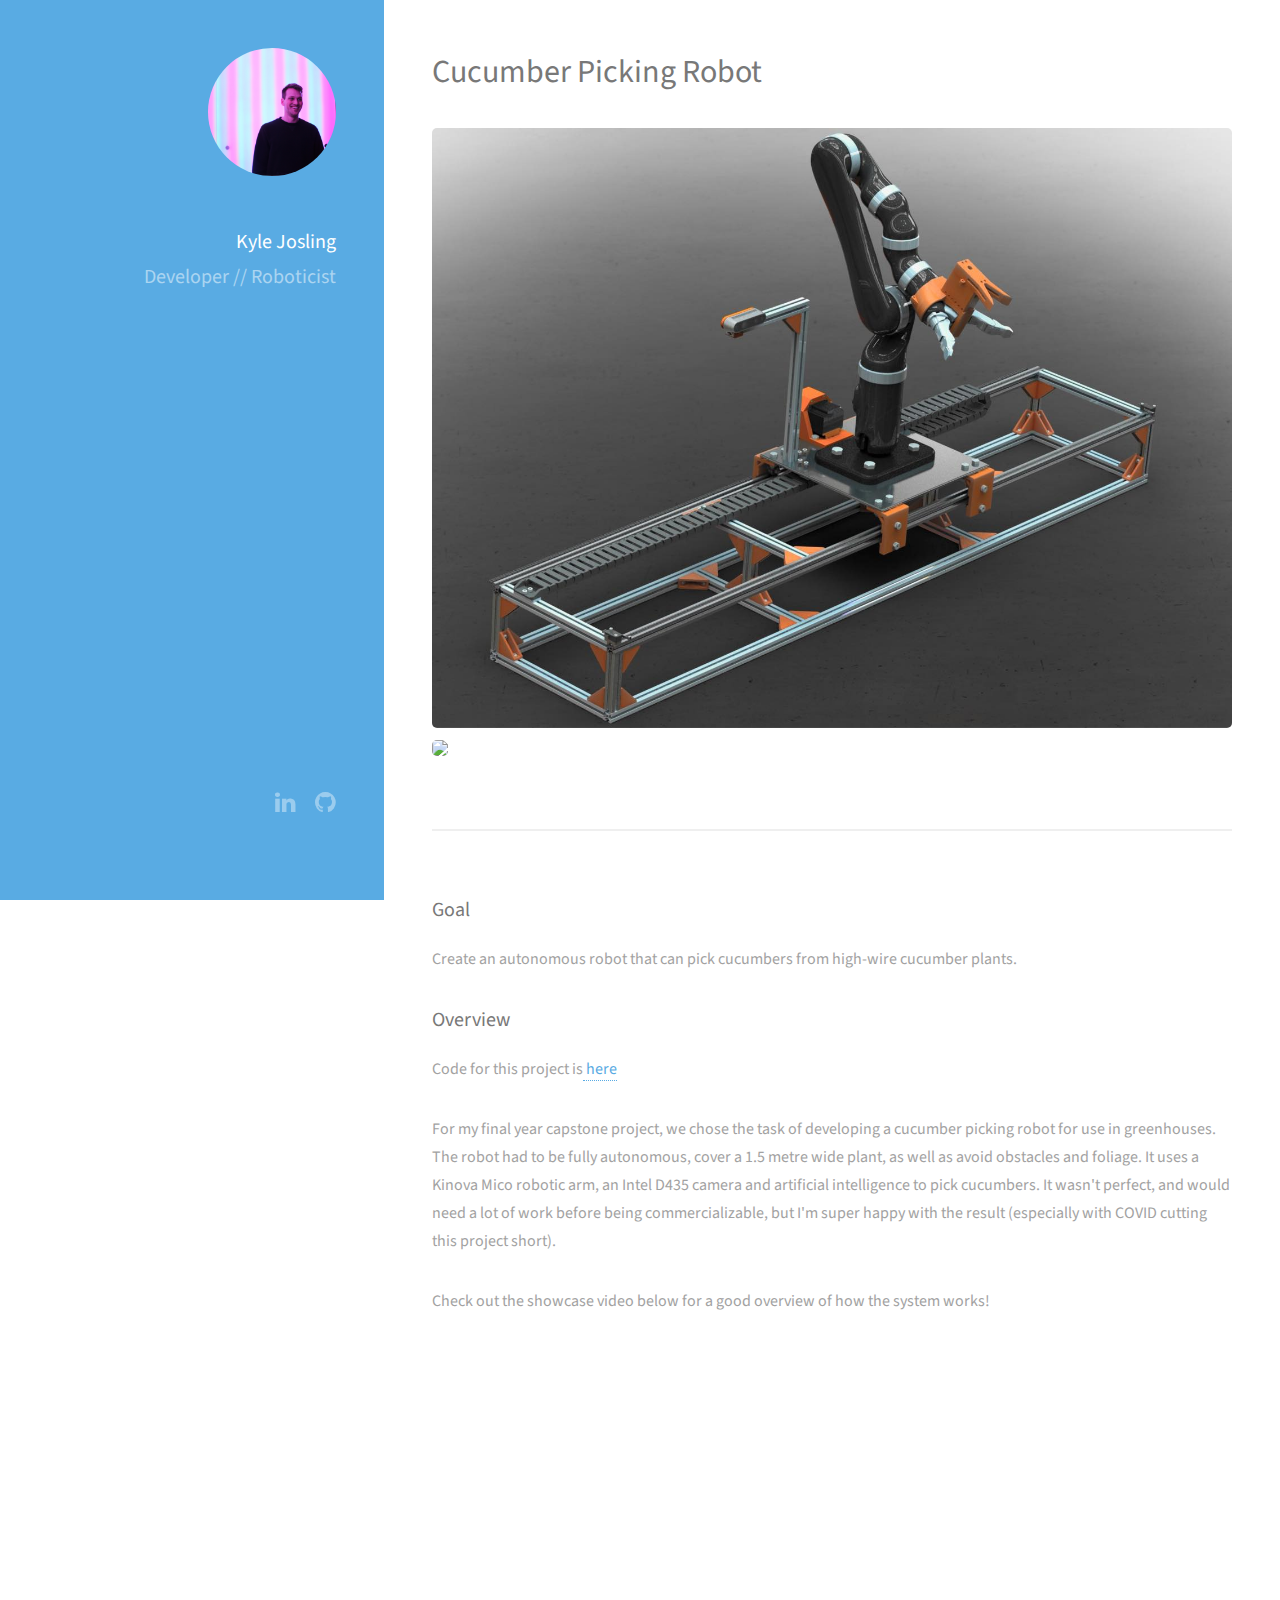
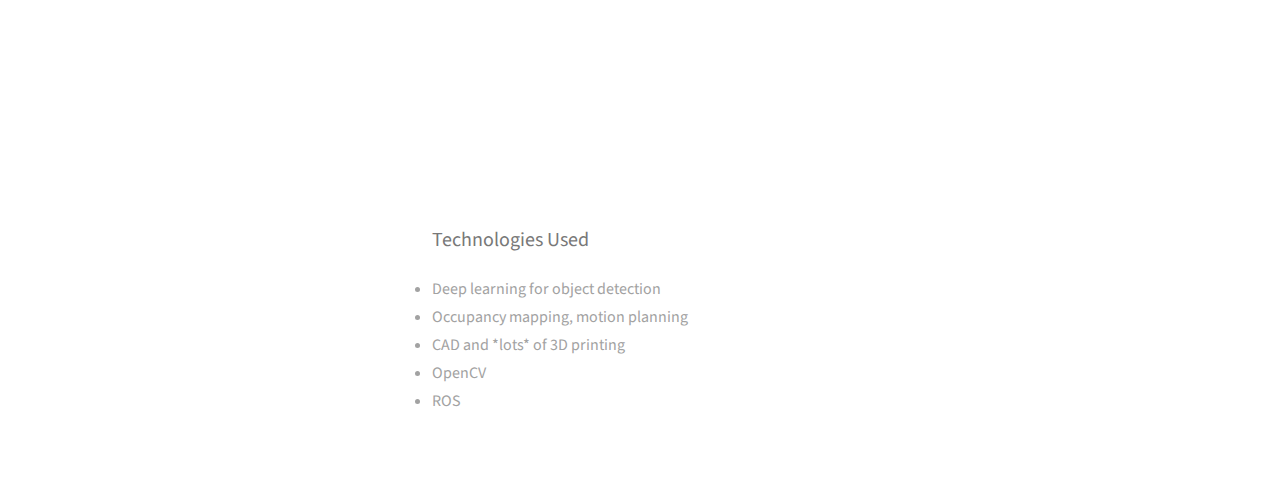
==== commit bd4b8f50: "Resume update" ====
--- a/cukebot.html
+++ b/cukebot.html
@@ -46,7 +46,7 @@
 
 			<h3> Overview </h3>
 			<p> Code for this project is<a href="https://github.com/KyleJosling/CukeVision"> here</a></p>
-			<p> For my final year capstone project, we chose the task of developing a cucumber picking robot for use in greenhouses. The robot had to be fully autonomous, cover a 1.5 metre wide plant, as well as avoid obstacles and foliage. It uses a Kinova Mico robotic arm, an Intel D435 camera and artificial intelligence to pick cucumbers.</p>
+			<p> For my final year capstone project, we chose the task of developing a cucumber picking robot for use in greenhouses. The robot had to be fully autonomous, cover a 1.5 metre wide plant, as well as avoid obstacles and foliage. It uses a Kinova Mico robotic arm, an Intel D435 camera and artificial intelligence to pick cucumbers. It wasn't perfect, and would need a lot of work before being commercializable, but I'm super happy with the result (especially with COVID cutting this project short).</p>
             <p> Check out the showcase video below for a good overview of how the system works!</p>
 			
             <div class="iframe-container">
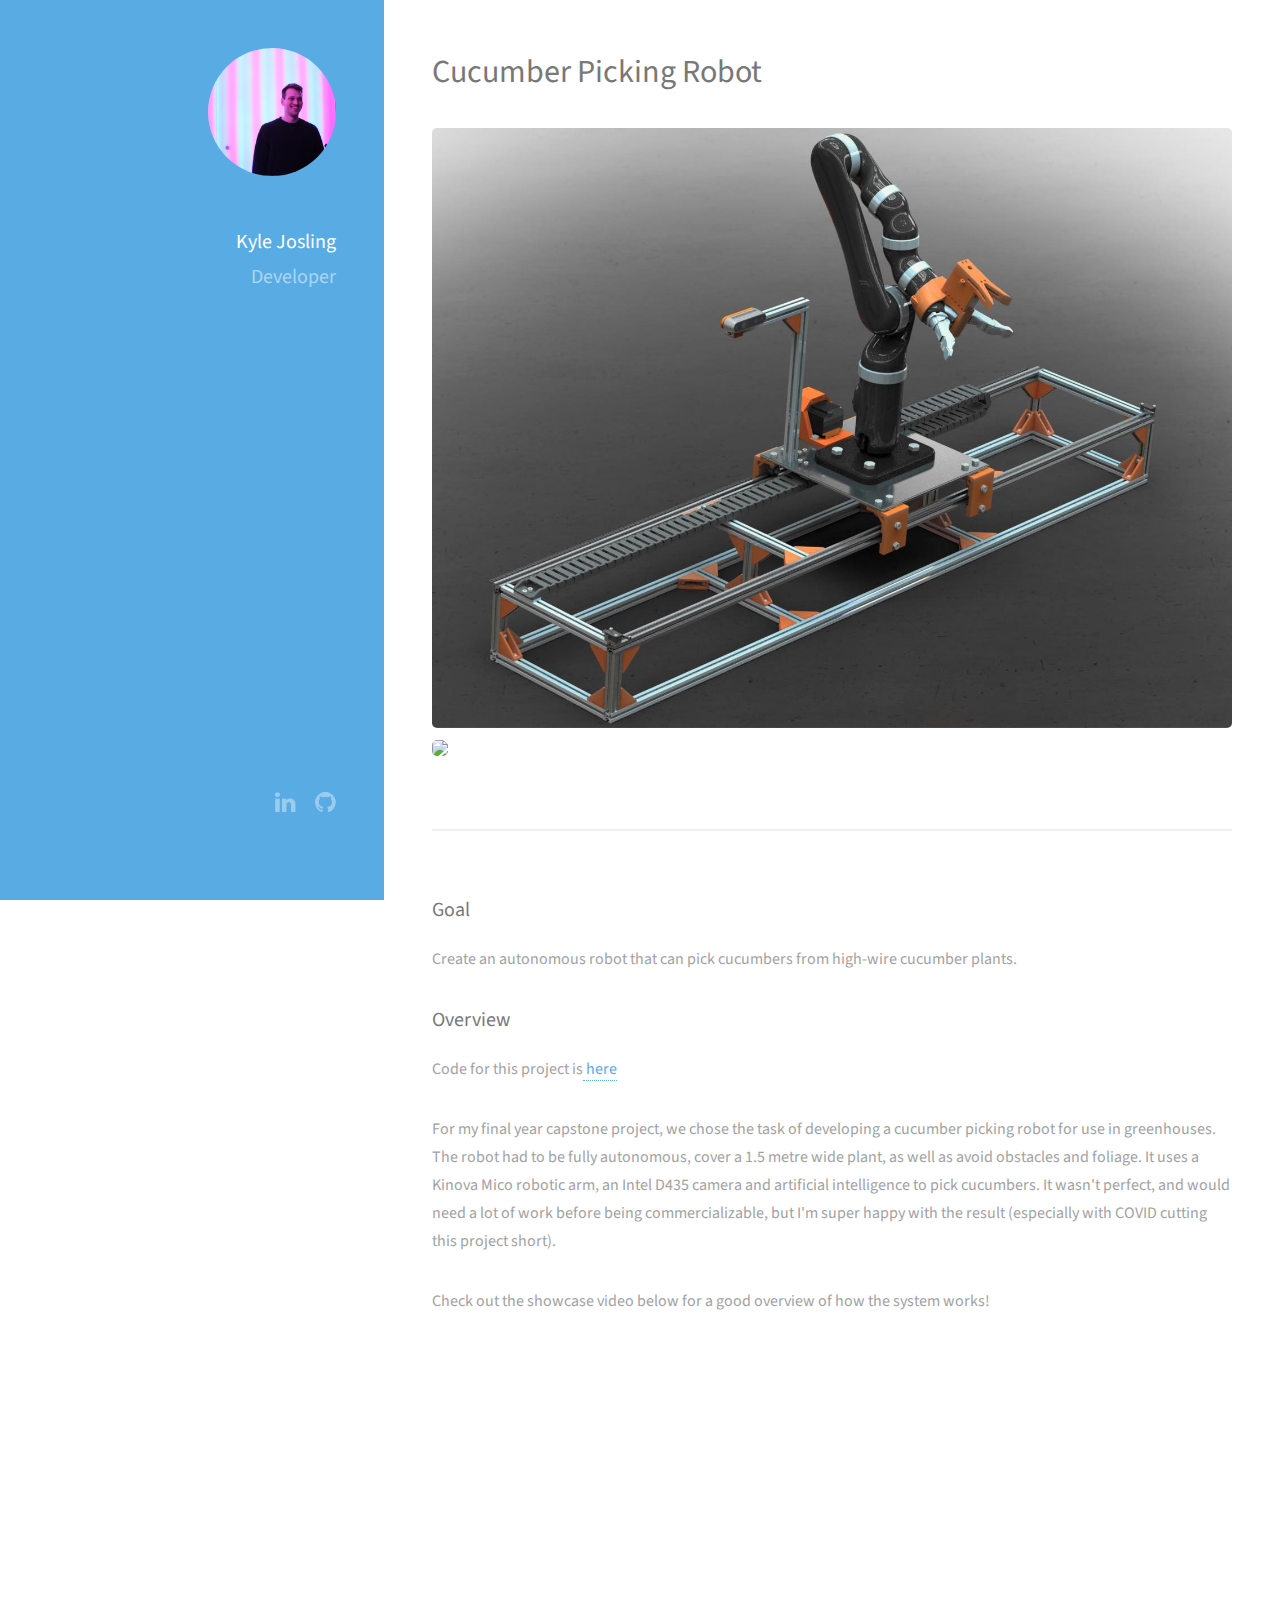
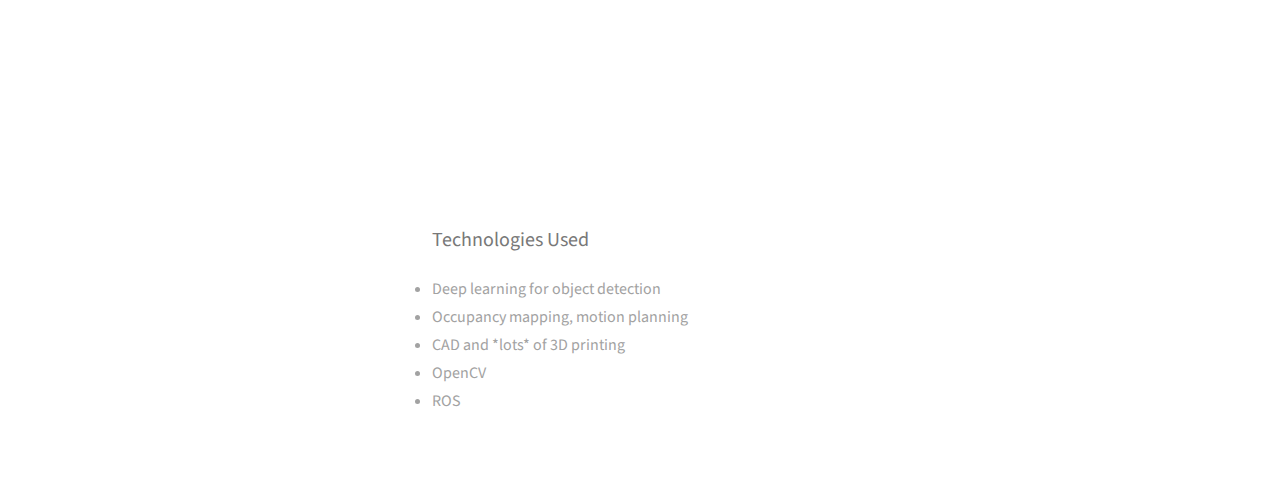
==== commit 4ac98226: "Updated website 2023" ====
--- a/cukebot.html
+++ b/cukebot.html
@@ -21,8 +21,7 @@
 		</strong>
 	</h1>
 	<h1>
-			Developer  //
-			    Roboticist
+			Developer
 				<br>
 		</h1>
 	</p>
